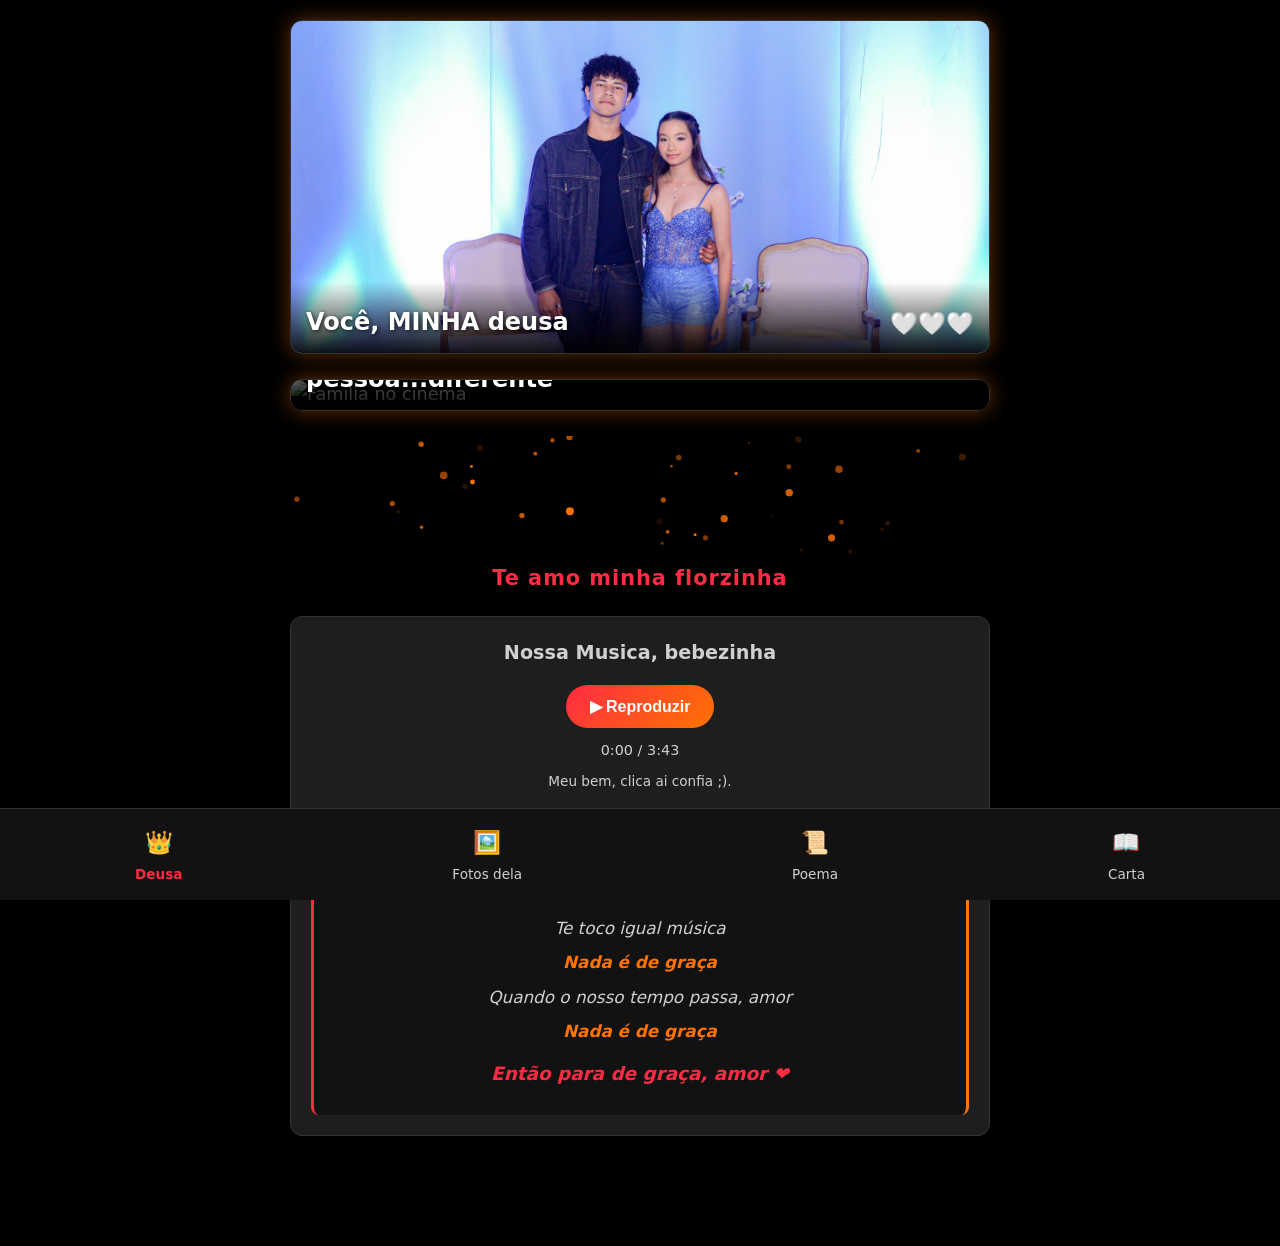
==== index.html @ a44682fa "Change heart emoji in index.html" ====
<!DOCTYPE html>
<html lang="pt-BR">
<head>
    <meta charset="UTF-8">
    <meta name="viewport" content="width=device-width, initial-scale=1.0">
    <title>Você, Minha Deusa</title>
    <link rel="stylesheet" href="css/global.css">
    <link rel="stylesheet" href="css/home.css">
</head>
<body>
    <main class="container">
        <section class="hero-banner">
            <div class="imagem-wrapper">
                <img src="assets/imagens/deusa/IMG-20261009-WA0006.jpg" alt="Casal em evento com iluminação azul" class="foto-principal">
                <div class="overlay-titulo">
                    <h1>Você, MINHA deusa</h1>
                    <div class="coracao-badge" aria-hidden="true">🤍🤍🤍</div>
                </div>
            </div>
        </section>
          <section class="hero-banner">
            <div class="imagem-wrapper">
                <img src="assets/imagens/deusa/foto_cinema" alt="Familia no cinema" class="foto-principal">
                <div class="overlay-titulo">
                    <h1>Mais uma fotinha nossa juntos, com uma pessoa...diferente</h1>
                    <div class="coracao-badge" aria-hidden="true">💖</div>
                </div>
            </div>
        </section>
        <section class="efeito-container">
            <div id="canvas-particulas-container">
                <canvas id="canvas-coracao"></canvas>
            </div>
            <p class="frase-efeito" id="frase-te-amo">Te amo minha florzinha</p>
        </section>
        <section class="area-musical">
            <h2>Nossa Musica, bebezinha</h2>
            <div class="player-custom">
                <audio id="audio-player" src="assets/audio/musica.mp3" preload="metadata" loop>
                    o mds n tem capacidade o navegador amor....
                </audio>
                <div class="controles">
                    <button id="btn-play-pause" class="btn-audio" aria-label="Como te vejo?">
                        <span id="icone-play">▶ Reproduzir</span>
                    </button>
                </div>
                <div class="info-musica" aria-live="polite">
                    <span id="tempo-atual">0:00</span> / <span id="tempo-total">0:00</span>
                    <p id="status-audio" class="status-audio">Meu bem, clica ai confia ;).</p>
                </div>
            </div>
            <div class="letra-musica-container">
                <p class="verso">Você é minha musa</p>
                <p class="verso">Você me encanta</p>
                <p class="verso">Te toco igual música</p>
                <p class="verso destaque-letra">Nada é de graça</p>
                <p class="verso">Quando o nosso tempo passa, amor</p>
                <p class="verso destaque-letra">Nada é de graça</p>
                <p class="verso final-letra">Então para de graça, amor ❤️</p>
            </div>
        </section>
    </main>
    <nav class="menu-inferior" aria-label="Navegação Principal">
        <a href="index.html" class="item-menu ativo" aria-current="page"><span class="icone">👑</span><span class="rotulo">Deusa</span></a>
        <a href="paginas/memorias.html" class="item-menu"><span class="icone">🖼️</span><span class="rotulo">Fotos dela</span></a>
        <a href="paginas/poema.html" class="item-menu"><span class="icone">📜</span><span class="rotulo">Poema</span></a>
        <a href="paginas/historia.html" class="item-menu"><span class="icone">📖</span><span class="rotulo">Carta</span></a>
    </nav>
    <script src="js/navegacao.js"></script>
    <script src="js/efeitos.js"></script>
    <script src="js/animacoes.js"></script>
</body>
</html>
---- css/global.css ----
:root {
    --cor-fundo-principal: #000000;
    --cor-fundo-secundario: #121212;
    --cor-superficie: #1e1e1e;
    --cor-destaque-principal: #ff2b43;
    --cor-destaque-secundario: #ff7300;
    --cor-texto-principal: #ffffff;
    --cor-texto-secundario: #d0d0d0;
    --cor-borda: #333333;
    --cor-brilho: rgba(255, 115, 0, 0.4);
    --fonte-principal: system-ui, -apple-system, BlinkMacSystemFont, 'Segoe UI', Roboto, sans-serif;
}
* { margin: 0; padding: 0; box-sizing: border-box; }
body {
    background-color: var(--cor-fundo-principal);
    color: var(--cor-texto-principal);
    font-family: var(--fonte-principal);
    line-height: 1.7;
    font-size: 1.1rem;
    padding-bottom: 90px;
    min-height: 100vh;
}
.container { width: 90%; max-width: 700px; margin: 0 auto; padding: 20px 0; }
a:focus-visible, button:focus-visible { outline: 3px solid var(--cor-destaque-secundario); outline-offset: 3px; }
.menu-inferior {
    position: fixed; bottom: 0; left: 0; right: 0;
    background-color: var(--cor-fundo-secundario);
    border-top: 1px solid var(--cor-borda);
    display: flex; justify-content: space-around; align-items: center;
    padding: 10px 0 calc(10px + env(safe-area-inset-bottom)); z-index: 1000;
}
.item-menu {
    display: flex; flex-direction: column; align-items: center;
    text-decoration: none; color: var(--cor-texto-secundario);
    font-size: 0.85rem; transition: color 0.2s ease-in-out; padding: 4px 12px;
}
.item-menu .icone { font-size: 1.4rem; margin-bottom: 2px; }
.item-menu.ativo { color: var(--cor-destaque-principal); font-weight: bold; }
.item-menu:hover { color: var(--cor-destaque-secundario); }
---- css/home.css ----
.hero-banner { width: 100%; margin-bottom: 25px; }
.imagem-wrapper {
    position: relative; width: 100%; border-radius: 12px; overflow: hidden;
    box-shadow: 0 0 20px var(--cor-brilho); border: 1px solid var(--cor-borda);
}
.foto-principal { width: 100%; height: auto; max-height: 48vh; object-fit: cover; display: block; }
.overlay-titulo {
    position: absolute; bottom: 0; left: 0; right: 0; padding: 20px 15px 10px;
    background: linear-gradient(to top, rgba(0,0,0,0.9), transparent);
    display: flex; align-items: center; justify-content: space-between;
}
.overlay-titulo h1 { font-size: 1.5rem; color: var(--cor-texto-principal); text-shadow: 1px 1px 4px rgba(0,0,0,0.8); }
.coracao-badge { font-size: 1.4rem; }
.efeito-container { text-align: center; margin: 20px 0; position: relative; }
#canvas-particulas-container { width: 100%; height: 120px; position: relative; }
#canvas-coracao { width: 100%; height: 100%; }
.frase-efeito { color: var(--cor-destaque-principal); font-weight: bold; font-size: 1.3rem; letter-spacing: 1px; margin-top: 5px; }
.area-musical {
    background-color: var(--cor-superficie); padding: 20px; border-radius: 12px;
    border: 1px solid var(--cor-borda); text-align: center;
}
.area-musical h2 { font-size: 1.2rem; margin-bottom: 15px; color: var(--cor-texto-secundario); }
.btn-audio {
    background: linear-gradient(135deg, var(--cor-destaque-principal), var(--cor-destaque-secundario));
    color: #fff; border: none; padding: 12px 24px; font-size: 1rem;
    border-radius: 30px; cursor: pointer; font-weight: bold; transition: transform 0.2s ease;
}
.btn-audio:active { transform: scale(0.96); }
.info-musica { margin-top: 10px; font-size: 0.9rem; color: var(--cor-texto-secundario); }
.letra-musica-container {
    margin-top: 25px; padding: 20px 15px; background: rgba(0, 0, 0, 0.4);
    border-radius: 8px; border-left: 3px solid var(--cor-destaque-principal);
    border-right: 3px solid var(--cor-destaque-secundario);
}
.verso { font-size: 1.05rem; color: var(--cor-texto-secundario); margin: 6px 0; font-style: italic; }
.destaque-letra { color: var(--cor-destaque-secundario); font-weight: 600; }
.final-letra { color: var(--cor-destaque-principal); font-weight: bold; font-size: 1.15rem; margin-top: 12px; }

.status-audio {
    margin-top: 8px;
    min-height: 1.4em;
    font-size: 0.85rem;
    color: var(--cor-texto-secundario);
}
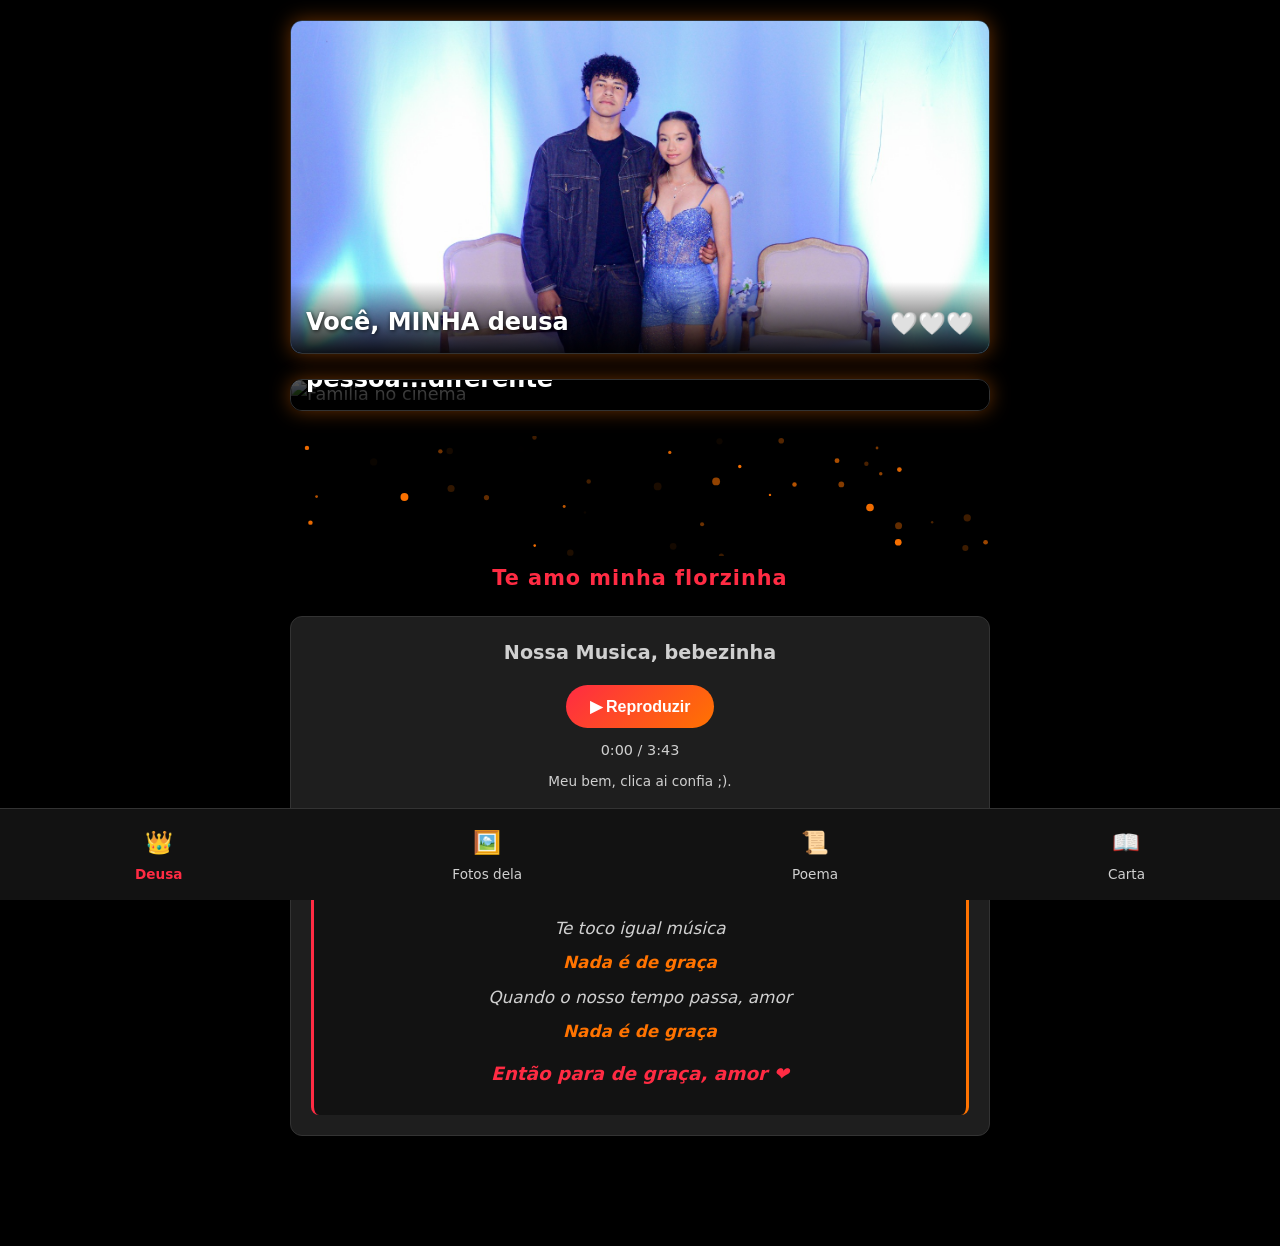
==== commit 695ad532: "Fix image source in index.html" ====
--- a/index.html
+++ b/index.html
@@ -20,7 +20,7 @@
         </section>
           <section class="hero-banner">
             <div class="imagem-wrapper">
-                <img src="assets/imagens/deusa/foto_cinema" alt="Familia no cinema" class="foto-principal">
+                <img src="assets/imagens/deusa/foto_cinema.jpeg" alt="Familia no cinema" class="foto-principal">
                 <div class="overlay-titulo">
                     <h1>Mais uma fotinha nossa juntos, com uma pessoa...diferente</h1>
                     <div class="coracao-badge" aria-hidden="true">💖</div>
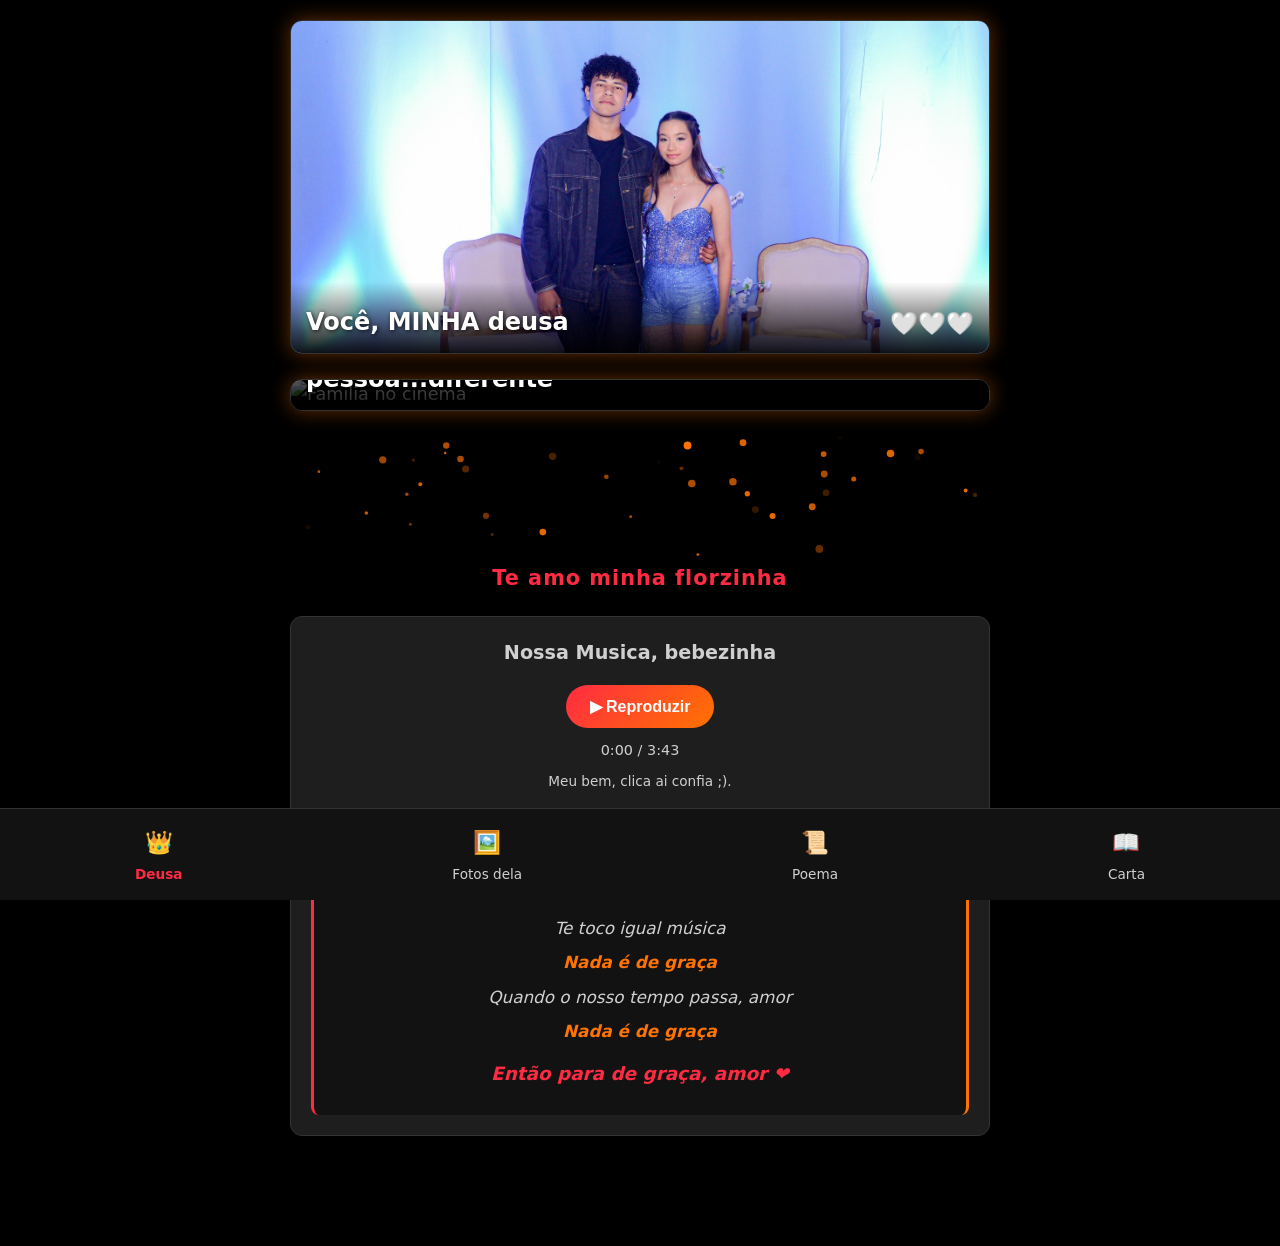
==== commit 8fd723dc: "Update image source in hero banner section" ====
--- a/index.html
+++ b/index.html
@@ -20,7 +20,7 @@
         </section>
           <section class="hero-banner">
             <div class="imagem-wrapper">
-                <img src="assets/imagens/deusa/foto_cinema.jpeg" alt="Familia no cinema" class="foto-principal">
+                <img src="foto_cinema.jpeg" alt="Familia no cinema" class="foto-principal">
                 <div class="overlay-titulo">
                     <h1>Mais uma fotinha nossa juntos, com uma pessoa...diferente</h1>
                     <div class="coracao-badge" aria-hidden="true">💖</div>
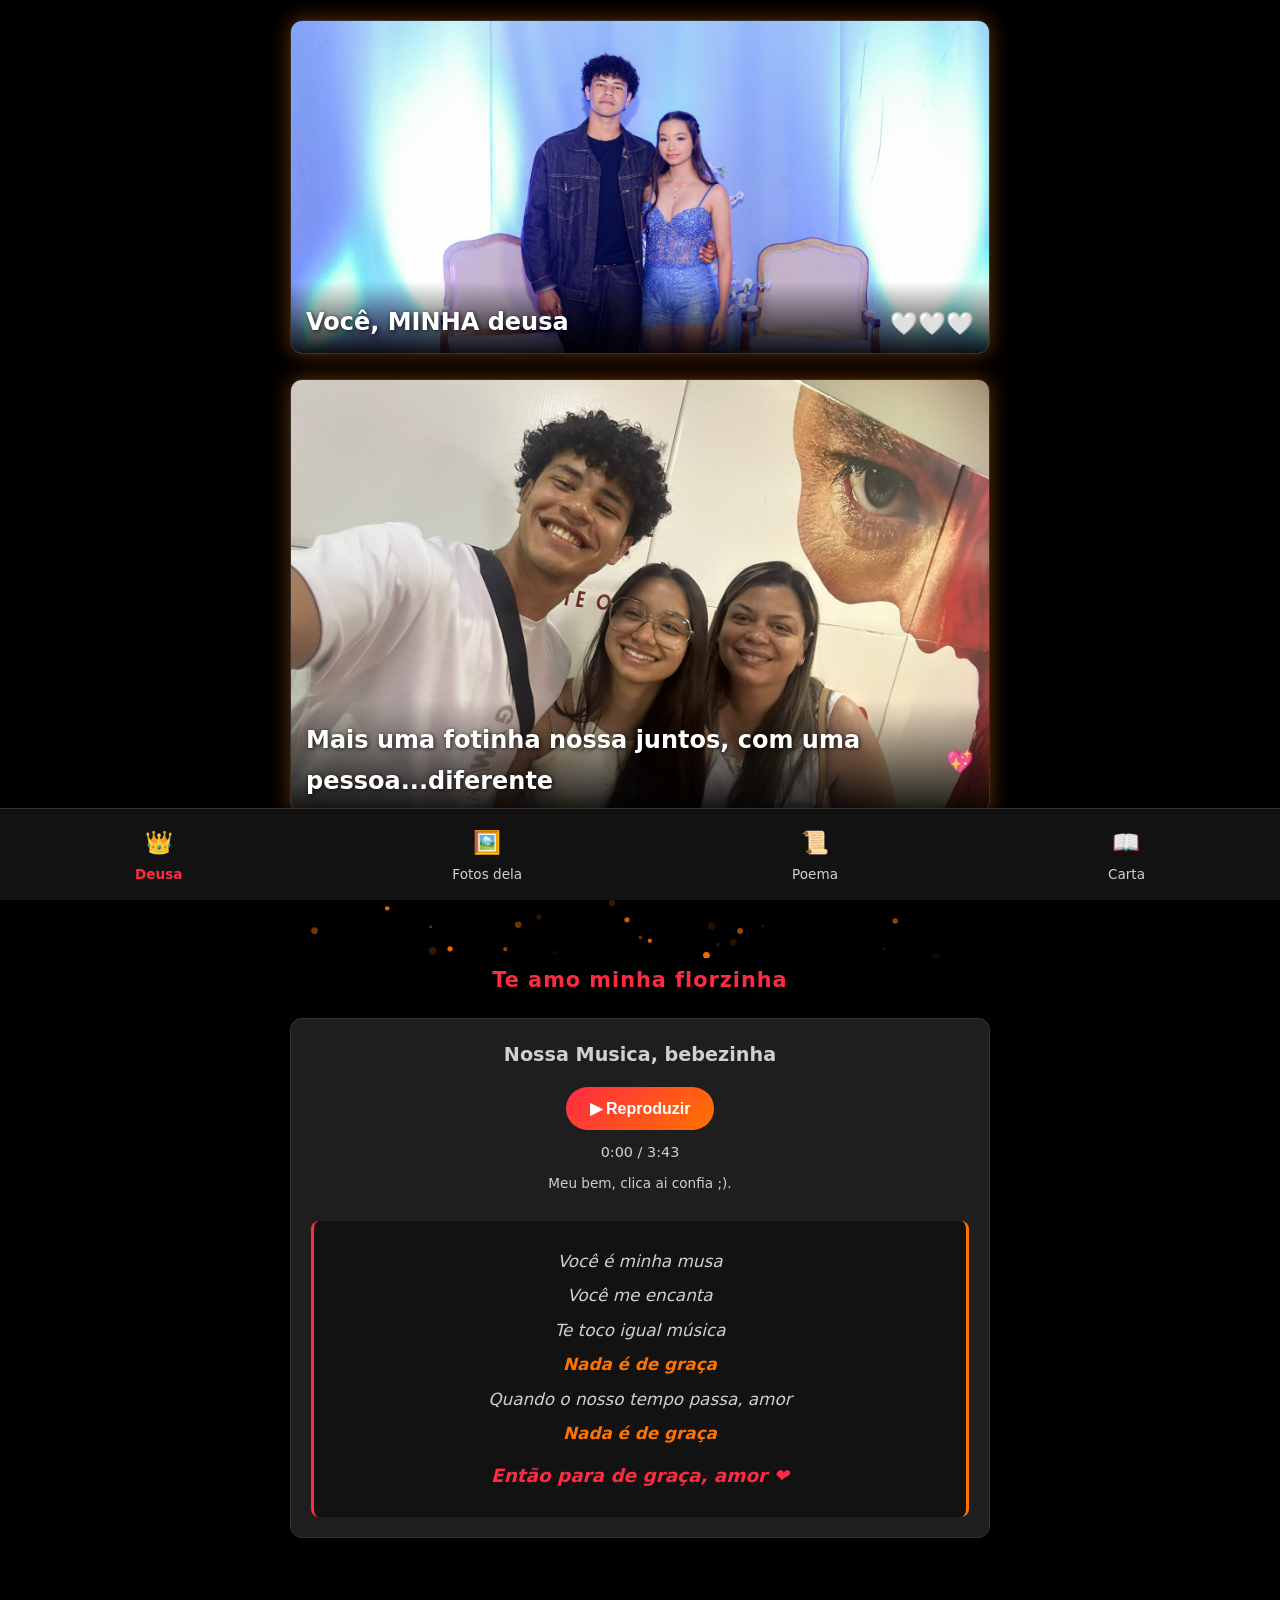
==== commit 19adfcb9: "Fix image source in hero banner section Updated image source for the hero banner." ====
--- a/index.html
+++ b/index.html
@@ -20,7 +20,7 @@
         </section>
           <section class="hero-banner">
             <div class="imagem-wrapper">
-                <img src="foto_cinema.jpeg" alt="Familia no cinema" class="foto-principal">
+                <img src="foto_cinema" alt="Familia no cinema" class="foto-principal">
                 <div class="overlay-titulo">
                     <h1>Mais uma fotinha nossa juntos, com uma pessoa...diferente</h1>
                     <div class="coracao-badge" aria-hidden="true">💖</div>
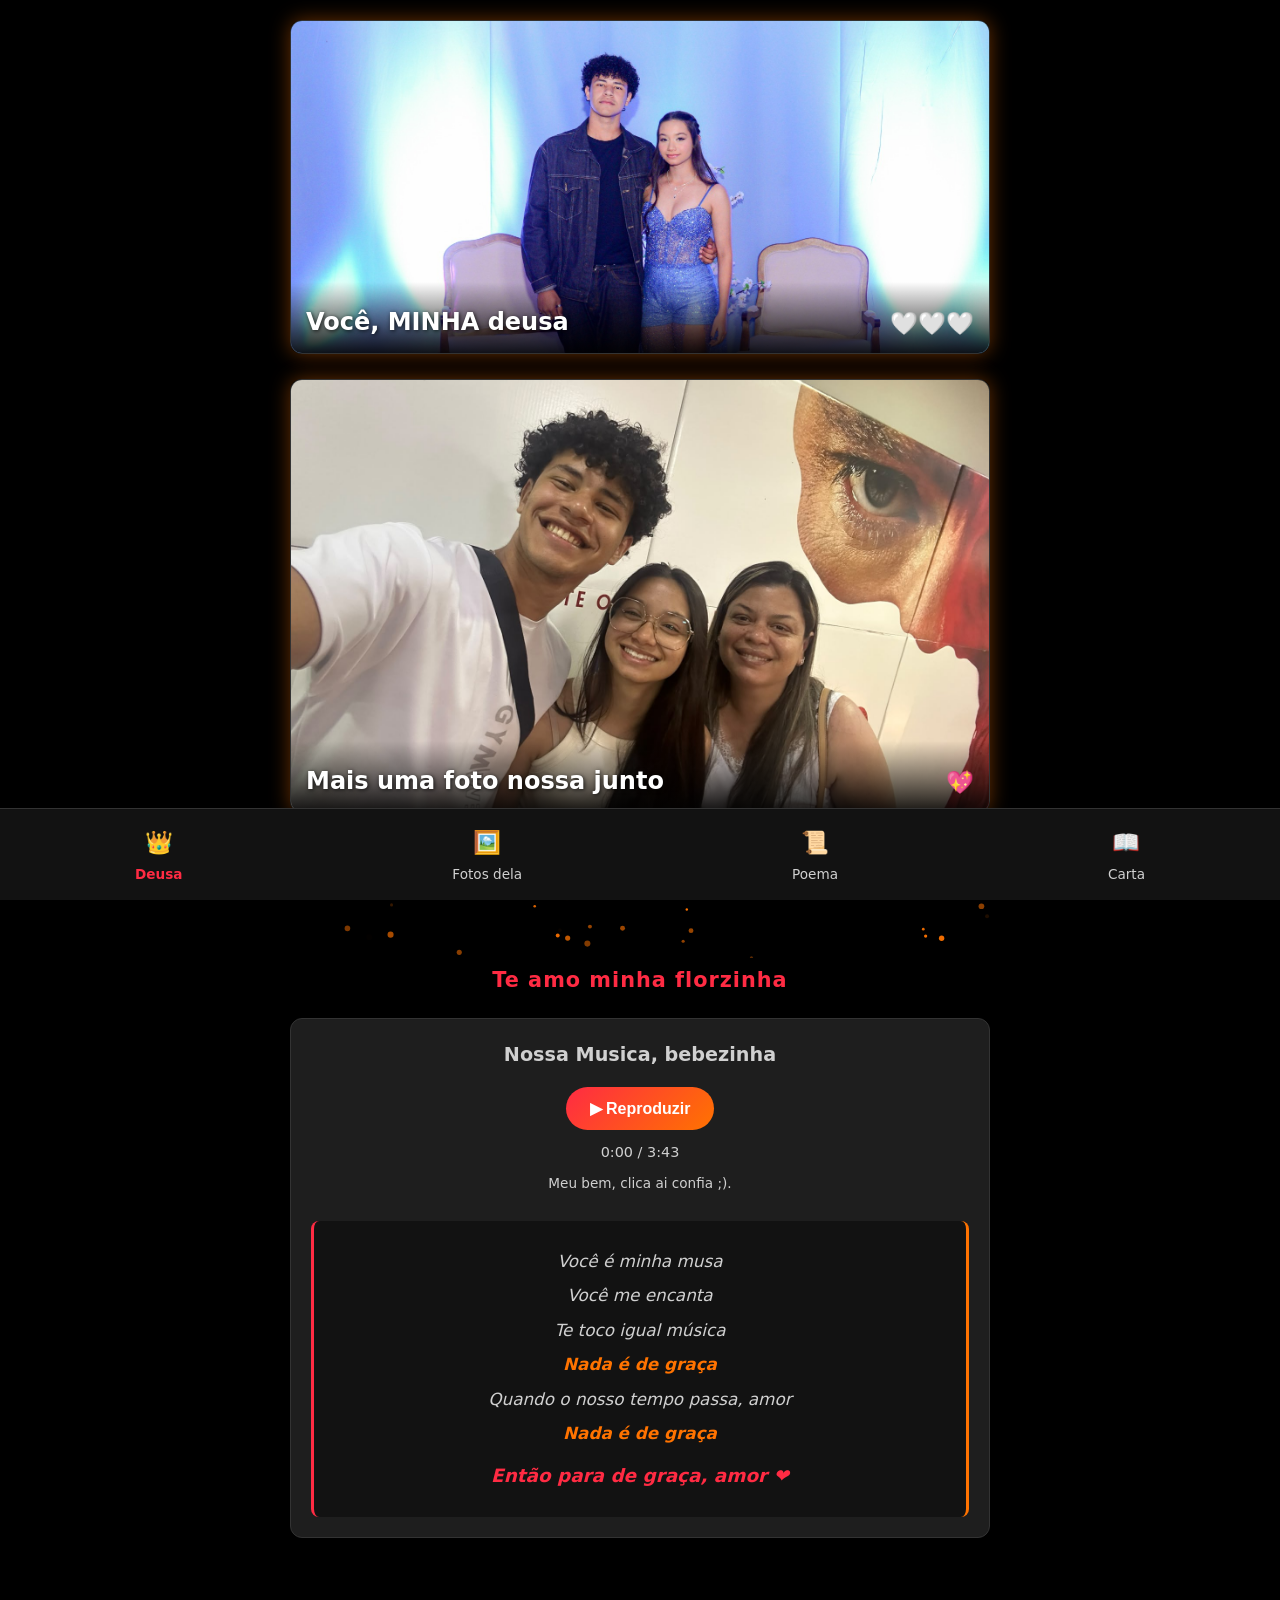
==== commit fd4e8aa8: "Atualizar o index.html" ====
--- a/index.html
+++ b/index.html
@@ -22,7 +22,7 @@
             <div class="imagem-wrapper">
                 <img src="foto_cinema" alt="Familia no cinema" class="foto-principal">
                 <div class="overlay-titulo">
-                    <h1>Mais uma fotinha nossa juntos, com uma pessoa...diferente</h1>
+                    <h1>Mais uma foto nossa junto</h1>
                     <div class="coracao-badge" aria-hidden="true">💖</div>
                 </div>
             </div>
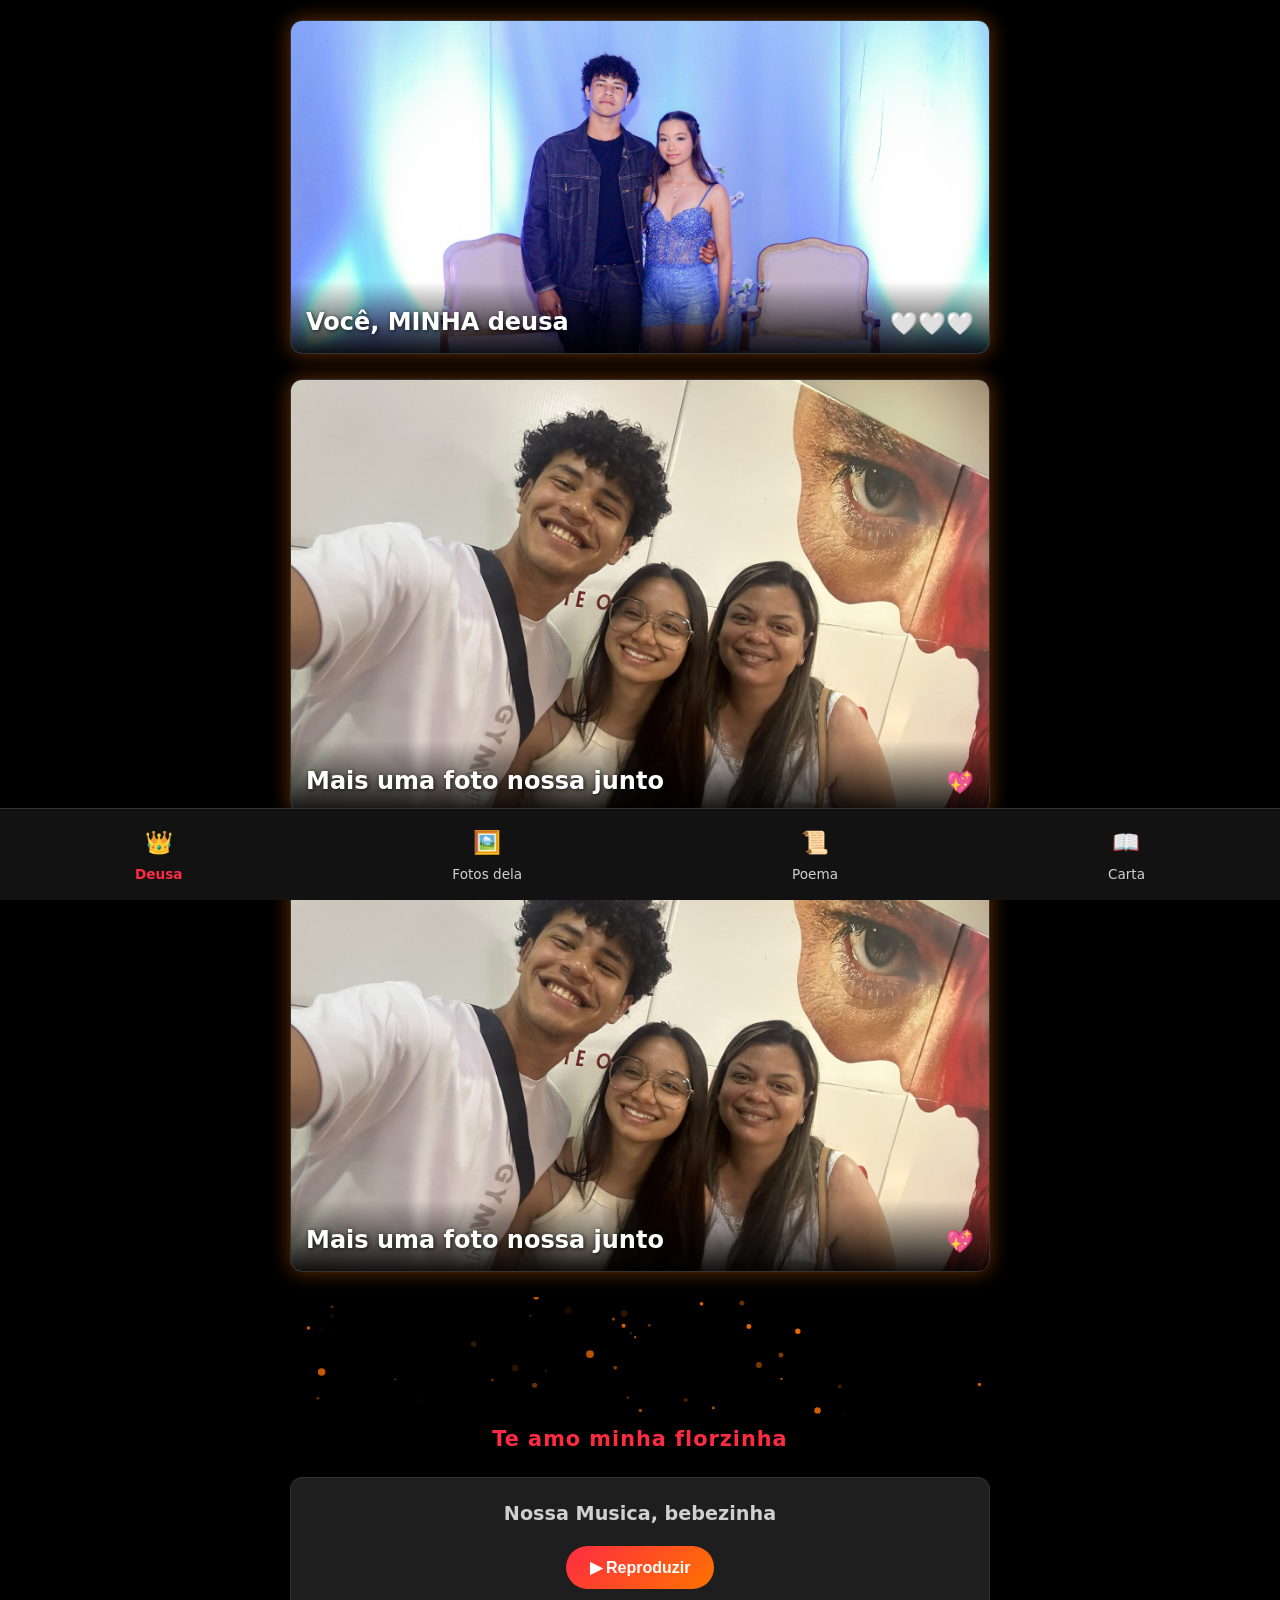
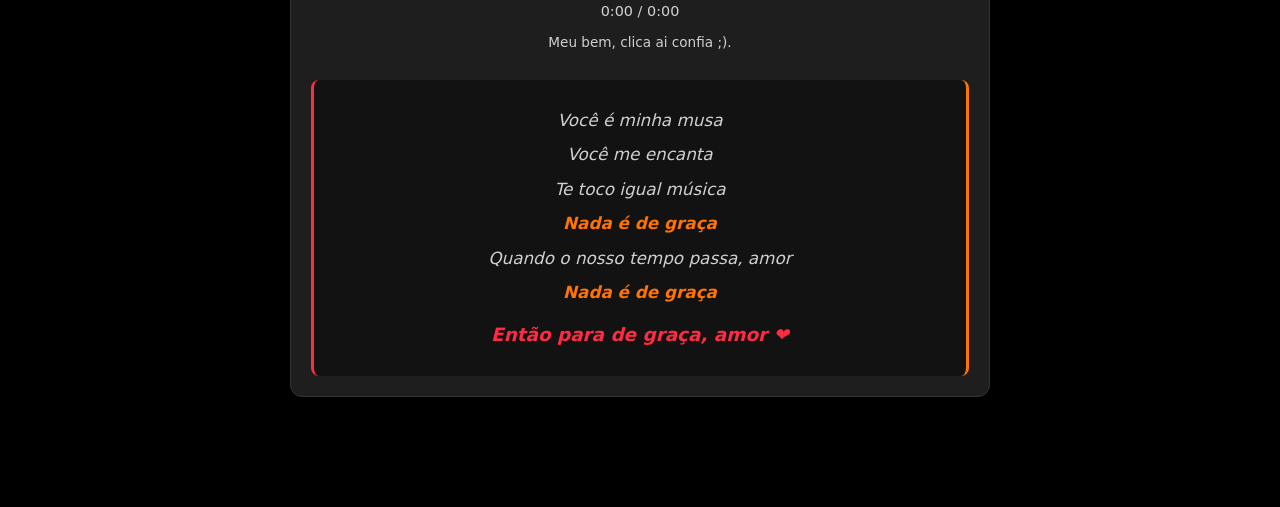
==== commit 8a085f28: "Add hero banner section with image and title" ====
--- a/index.html
+++ b/index.html
@@ -21,6 +21,16 @@
           <section class="hero-banner">
             <div class="imagem-wrapper">
                 <img src="foto_cinema" alt="Familia no cinema" class="foto-principal">
+                <div class="overlay-titulo">
+                    <h1>Mais uma foto nossa junto</h1>
+                    <div class="coracao-badge" aria-hidden="true">💖</div>
+                </div>
+            </div>
+        </section>
+        </section>
+          <section class="hero-banner">
+            <div class="imagem-wrapper">
+                <img src="foto_cinema" alt="nos" class="foto-principal">
                 <div class="overlay-titulo">
                     <h1>Mais uma foto nossa junto</h1>
                     <div class="coracao-badge" aria-hidden="true">💖</div>
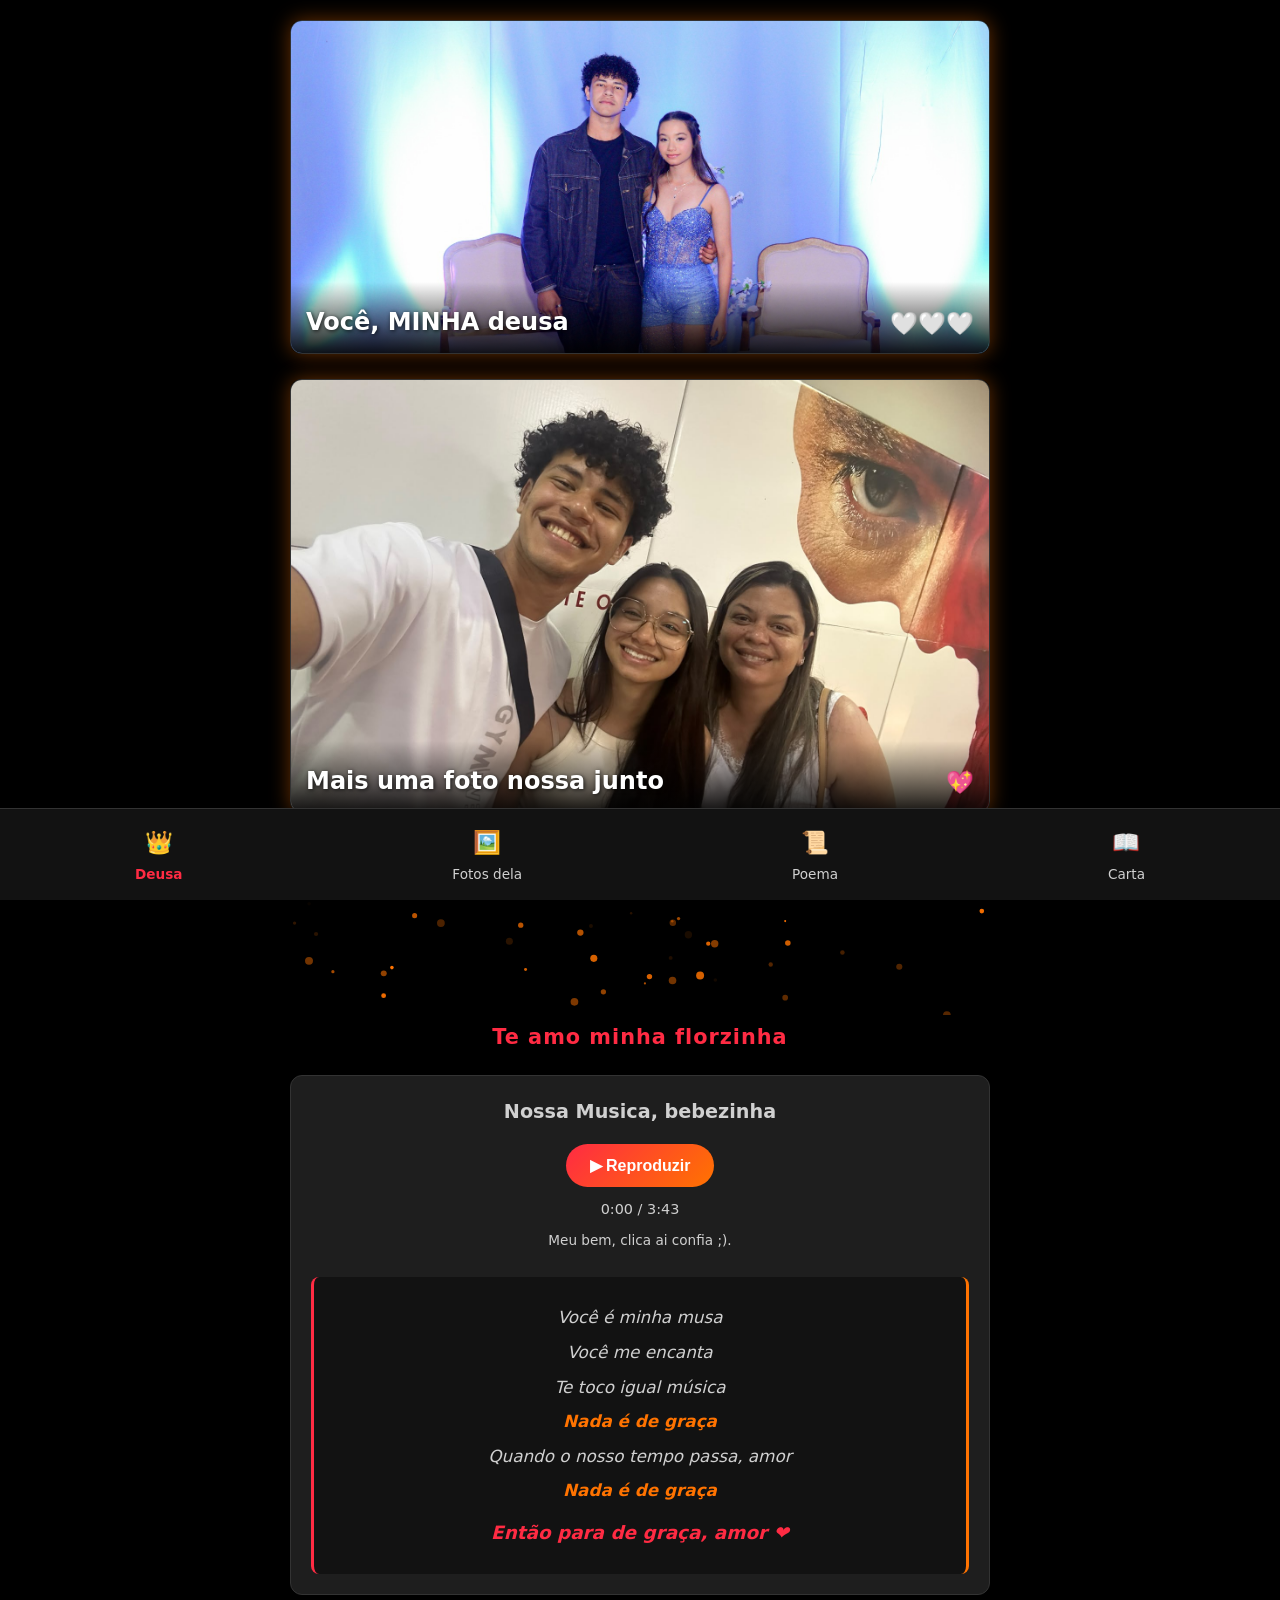
==== commit a21c4eee: "Update image source and text in hero banner" ====
--- a/index.html
+++ b/index.html
@@ -30,10 +30,9 @@
         </section>
           <section class="hero-banner">
             <div class="imagem-wrapper">
-                <img src="foto_cinema" alt="nos" class="foto-principal">
+                <img src="nos" alt="nos" class="foto-principal">
                 <div class="overlay-titulo">
-                    <h1>Mais uma foto nossa junto</h1>
-                    <div class="coracao-badge" aria-hidden="true">💖</div>
+                    <div class="coracao-badge" aria-hidden="true">👌</div>
                 </div>
             </div>
         </section>
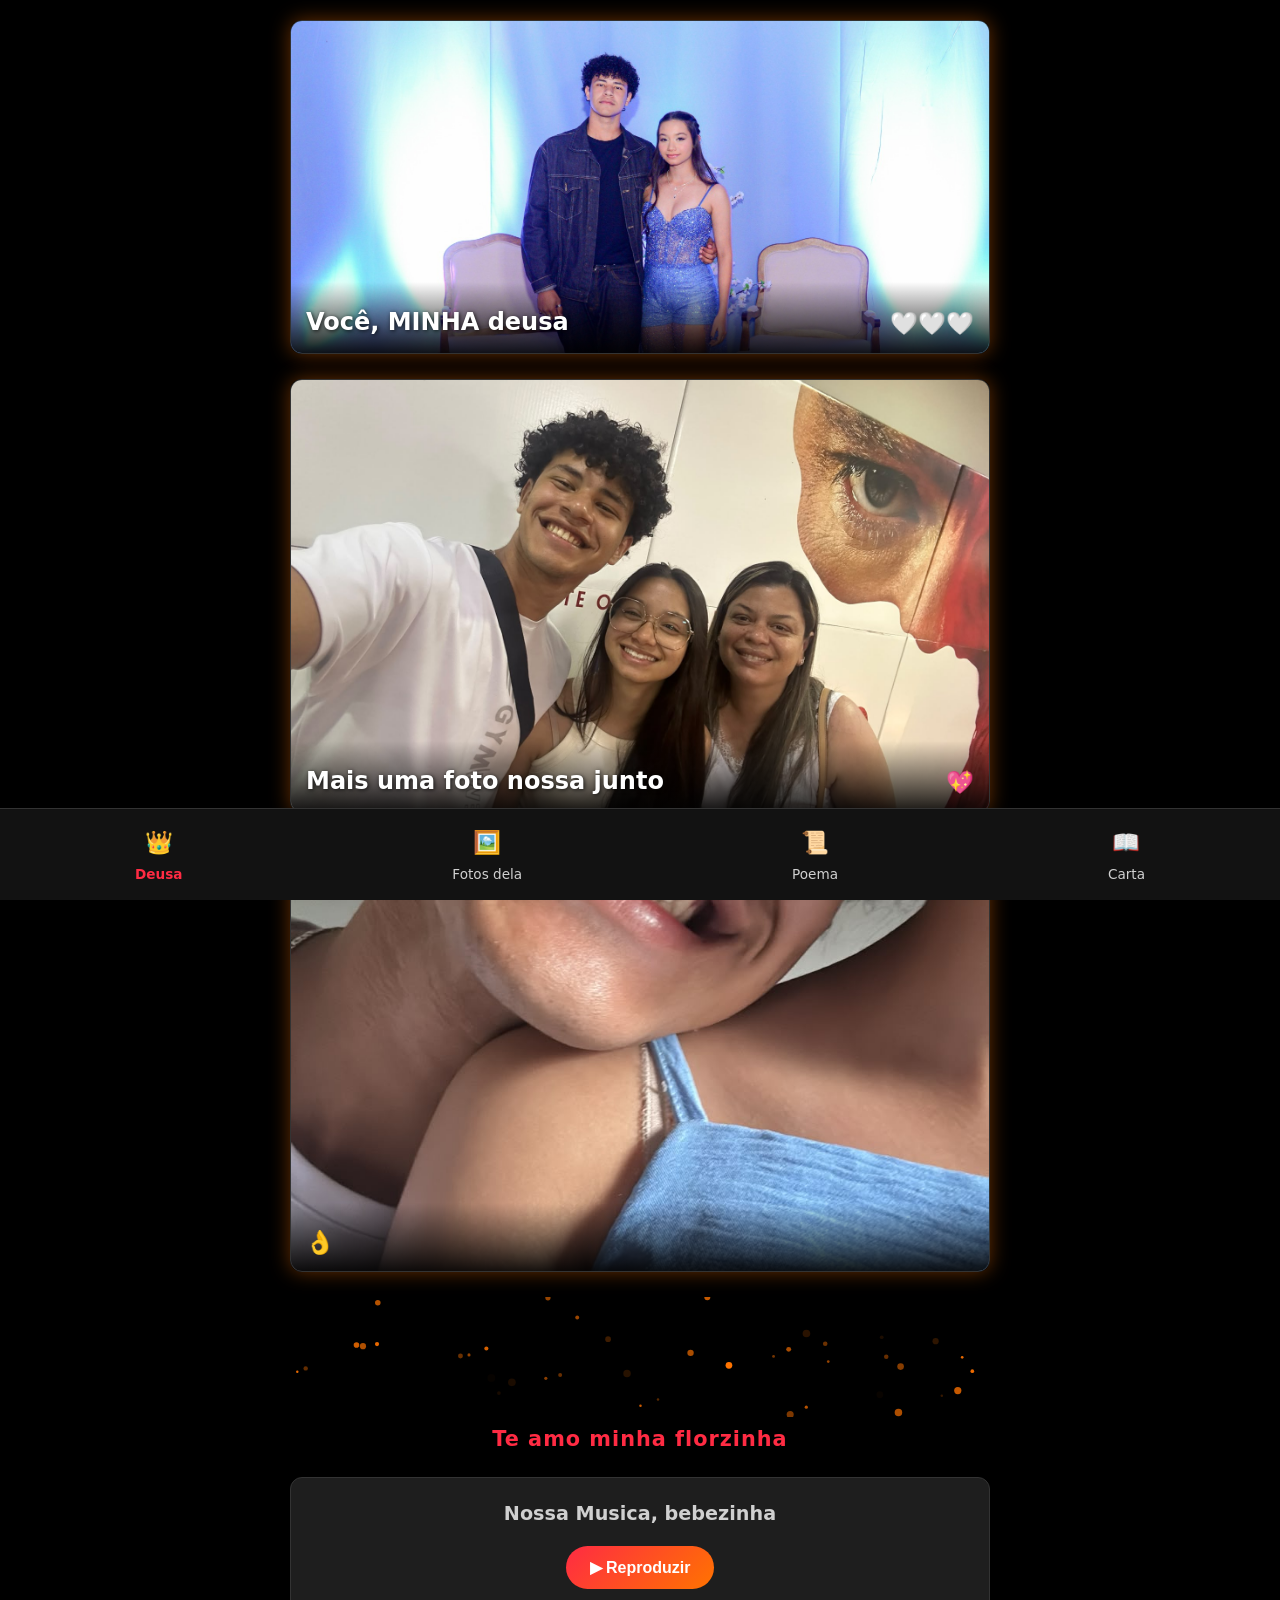
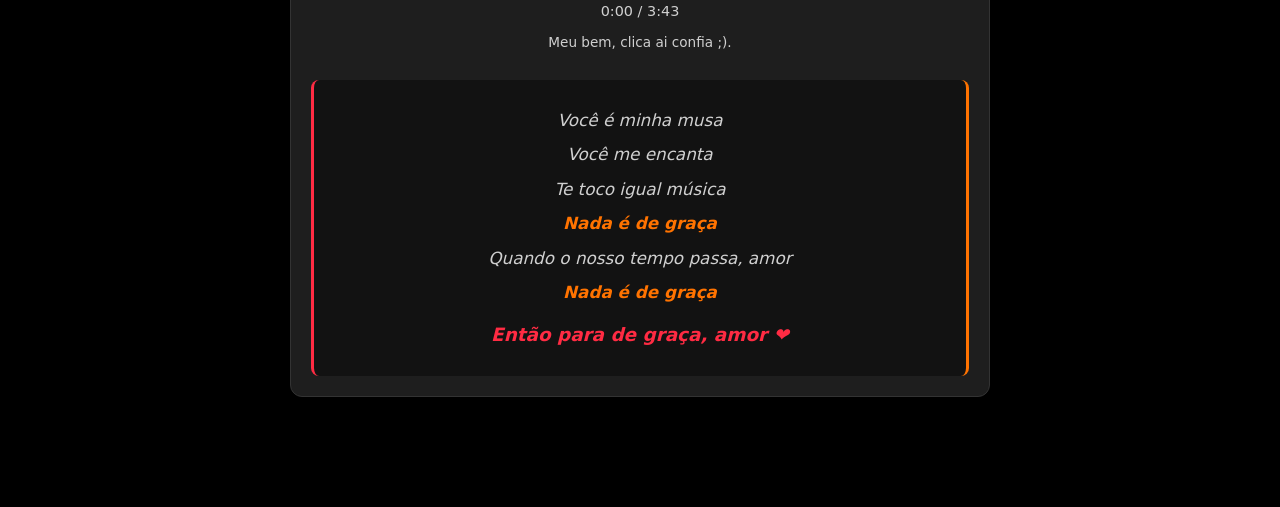
==== commit d92c92fa: "Fix image source in hero banner section" ====
--- a/index.html
+++ b/index.html
@@ -30,7 +30,7 @@
         </section>
           <section class="hero-banner">
             <div class="imagem-wrapper">
-                <img src="nos" alt="nos" class="foto-principal">
+                <img src="nos.jpg" alt="nos" class="foto-principal">
                 <div class="overlay-titulo">
                     <div class="coracao-badge" aria-hidden="true">👌</div>
                 </div>
